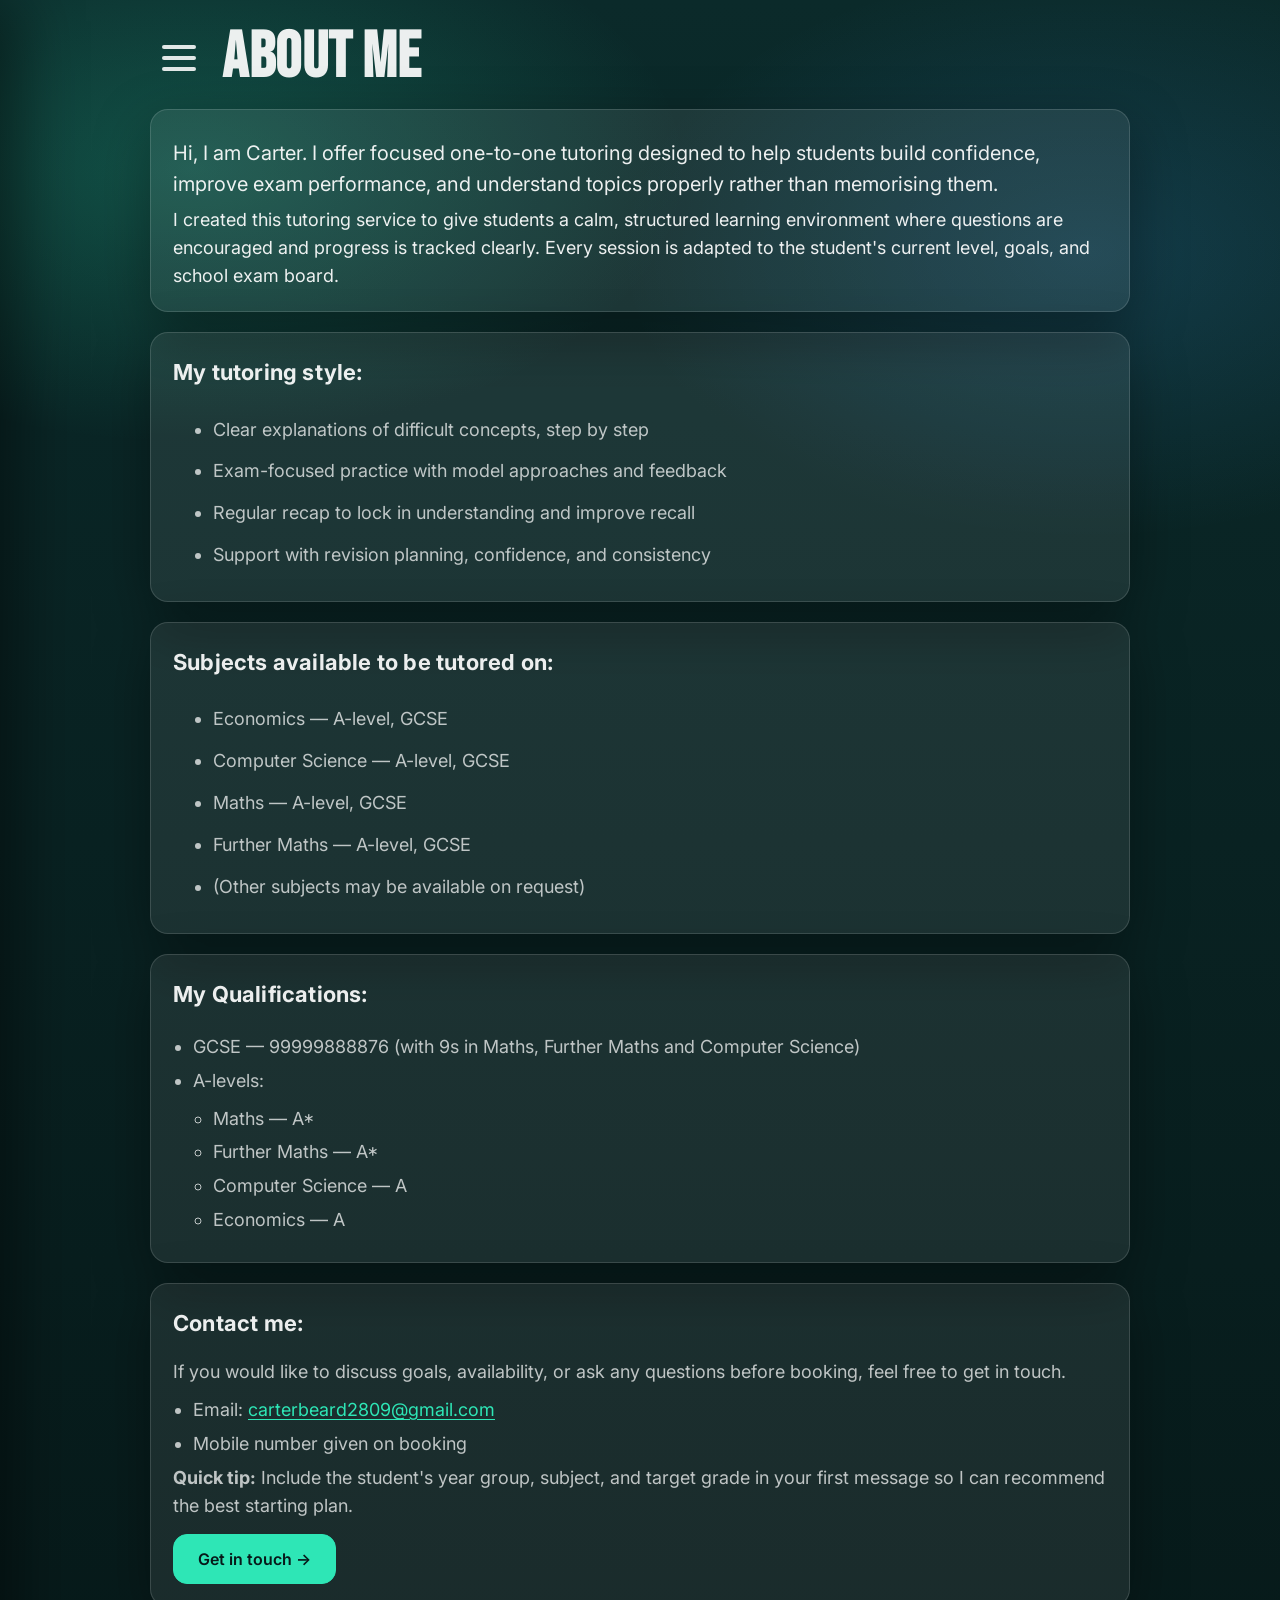
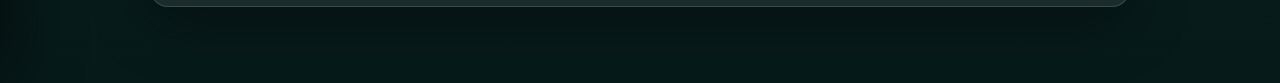
==== about.html @ e744a5be "Add files via upload" ====
<!DOCTYPE html>
<html lang="en">
<head>
    <meta charset="UTF-8">
    <meta name="viewport" content="width=device-width, initial-scale=1.0">
    <title>About me</title>
    <link rel="stylesheet" href="style.css">
</head>
<body>

<div class="menu-overlay" id="menuOverlay"></div>

<div class="menu" id="sideMenu">
    <a href="about.html" class="active">About</a>
    <a href="instructions.html">Instructions</a>
    <a href="lessons.html">Lessons</a>
    <a href="pricing.html">Pricing</a>
</div>

<div class="heading">
    <div class="menu-btn" onclick="toggleMenu()" aria-label="Open navigation" aria-expanded="false">
        <span></span>
        <span></span>
        <span></span>
    </div>
    <h1>About me</h1>
</div>

<div class="container">
    <p class="lead">Hi, I am Carter. I offer focused one-to-one tutoring designed to help students build confidence, improve exam performance, and understand topics properly rather than memorising them.</p>
    <p class="about">I created this tutoring service to give students a calm, structured learning environment where questions are encouraged and progress is tracked clearly. Every session is adapted to the student's current level, goals, and school exam board.</p>
</div>

<div class="container">
    <h3>My tutoring style:</h3>
    <ul>
        <li class="subjects">Clear explanations of difficult concepts, step by step</li>
        <li class="subjects">Exam-focused practice with model approaches and feedback</li>
        <li class="subjects">Regular recap to lock in understanding and improve recall</li>
        <li class="subjects">Support with revision planning, confidence, and consistency</li>
    </ul>
</div>

<div class="container">
    <h3>Subjects available to be tutored on:</h3>
    <ul>
        <li class="subjects">Economics — A-level, GCSE</li>
        <li class="subjects">Computer Science — A-level, GCSE</li>
        <li class="subjects">Maths — A-level, GCSE</li>
        <li class="subjects">Further Maths — A-level, GCSE</li>
        <li class="subjects">(Other subjects may be available on request)</li>
    </ul>
</div>

<div class="container">
    <h3>My Qualifications:</h3>
    <ul>
        <li>GCSE — 99999888876 (with 9s in Maths, Further Maths and Computer Science)</li>
        <li>A-levels:
            <ul>
                <li>Maths — A*</li>
                <li>Further Maths — A*</li>
                <li>Computer Science — A</li>
                <li>Economics — A</li>
            </ul>
        </li>
    </ul>
</div>

<div class="container">
    <h3>Contact me:</h3>
        <p>If you would like to discuss goals, availability, or ask any questions before booking, feel free to get in touch.</p>
        <ul>
            <li>Email: <a href="mailto:carterbeard2809@gmail.com" style="color: var(--accent); text-underline-offset: 3px;">carterbeard2809@gmail.com</a></li>
            <li>Mobile number given on booking</li>
        </ul>
        <p><strong>Quick tip:</strong> Include the student's year group, subject, and target grade in your first message so I can recommend the best starting plan.</p>
        <a href="mailto:carterbeard2809@gmail.com?subject=Tutoring%20enquiry" class="btn btn-primary">Get in touch →</a>
</div>

<script src="main.js"></script>
</body>
</html>
---- style.css ----
@import url('https://fonts.googleapis.com/css2?family=Bebas+Neue&family=Inter:wght@400;500;600;700&display=swap');

*{
    margin: 0;
    padding: 0;
    box-sizing: border-box;
}

:root{
    --bg-0: #071a1a;
    --bg-1: #0b2a2a;
    --card: rgba(255, 255, 255, 0.08);
    --card-hover: rgba(255, 255, 255, 0.12);
    --text: rgba(255, 255, 255, 0.92);
    --muted: rgba(255, 255, 255, 0.72);
    --border: rgba(255, 255, 255, 0.14);
    --accent: #2ee6b6;
    --accent-dark: #1db88e;
    --shadow: 0 18px 55px rgba(0, 0, 0, 0.35);
    --radius: 18px;
}

body{
    min-height: 100vh;
    background:
        radial-gradient(900px 500px at 15% 10%, rgba(46, 230, 182, 0.22), transparent 55%),
        radial-gradient(850px 520px at 85% 15%, rgba(66, 170, 255, 0.16), transparent 55%),
        linear-gradient(180deg, var(--bg-1), var(--bg-0));
    color: var(--text);
    font-family: Inter, system-ui, -apple-system, Segoe UI, Roboto, Helvetica, Arial, sans-serif;
    font-size: 18px;
    line-height: 1.55;
    padding: 28px 18px 56px;
    animation: pageFadeIn 0.35s ease both;
}

@keyframes pageFadeIn {
    from { opacity: 0; transform: translateY(10px); }
    to   { opacity: 1; transform: translateY(0); }
}

h1{
    font-family: 'Bebas Neue', Inter, system-ui, -apple-system, Segoe UI, Roboto, Helvetica, Arial, sans-serif;
    font-size: clamp(44px, 5vw, 78px);
    letter-spacing: 0.5px;
    line-height: 0.95;
    margin: 0;
}

.lead{
    font-size: 20px;
    color: var(--text);
}

.container{
    max-width: 980px;
    margin: 20px auto;
    background: var(--card);
    border: 1px solid var(--border);
    box-shadow: var(--shadow);
    padding: 22px 22px;
    border-radius: var(--radius);
    backdrop-filter: blur(10px);
    transition: background 0.2s ease;
}
.container:hover{
    background: var(--card-hover);
}
h3{
    font-size: 22px;
    letter-spacing: 0.2px;
    padding-bottom: 12px;
}
h2{
    font-size: 24px;
    margin-bottom: 8px;
    color: var(--accent);
}
.subjects{
    display: list-item;
    margin-left: 1.25rem;
    padding: 4px 0;
    color: var(--muted);
}

/* ── Hamburger button ── */
.menu-btn {
    display: flex;
    flex-direction: column;
    justify-content: center;
    gap: 7px;
    width: 58px;
    height: 58px;
    cursor: pointer;
    z-index: 1300;
    padding: 0;
    border-radius: 16px;
    transition: background 0.2s ease;
    align-items: center;
    flex-shrink: 0;
}
.menu-btn:hover{
    background: rgba(255, 255, 255, 0.08);
}
.menu-btn:focus-visible{
    outline: 3px solid rgba(46, 230, 182, 0.55);
    outline-offset: 3px;
}

.menu-btn span {
    display: block;
    height: 4px;
    width: 34px;
    background: rgba(255, 255, 255, 0.88);
    border-radius: 2px;
    transition: transform 0.3s ease, opacity 0.2s ease, background 0.2s ease;
    transform-origin: center;
}

/* Hamburger → X animation */
.menu-btn.open span:nth-child(1) {
    transform: translateY(11px) rotate(45deg);
}
.menu-btn.open span:nth-child(2) {
    opacity: 0;
    transform: scaleX(0);
}
.menu-btn.open span:nth-child(3) {
    transform: translateY(-11px) rotate(-45deg);
}

/* ── Overlay backdrop ── */
.menu-overlay {
    position: fixed;
    inset: 0;
    background: rgba(0, 0, 0, 0.55);
    z-index: 1100;
    opacity: 0;
    pointer-events: none;
    transition: opacity 0.3s ease;
    backdrop-filter: blur(2px);
}
.menu-overlay.active {
    opacity: 1;
    pointer-events: all;
}

/* ── Sidebar menu ── */
.menu {
    position: fixed;
    top: 0;
    left: -260px;
    width: 260px;
    height: 100%;
    background: rgba(10, 18, 20, 0.86);
    border-right: 1px solid rgba(255, 255, 255, 0.10);
    color: white;
    padding-top: 60px;
    transition: left 0.3s cubic-bezier(0.4, 0, 0.2, 1);
    box-shadow: 18px 0 60px rgba(0,0,0,0.45);
    backdrop-filter: blur(12px);
    z-index: 1200;
}

.menu a {
    display: block;
    padding: 14px 18px;
    text-decoration: none;
    color: rgba(255, 255, 255, 0.88);
    transition: background 0.2s ease, border-left-color 0.2s ease;
    border-left: 3px solid transparent;
}

.menu a:hover {
    background: rgba(255, 255, 255, 0.08);
    border-left-color: rgba(46, 230, 182, 0.7);
}

.menu.active {
    left: 0;
}

.menu a.active{
    background: rgba(255, 255, 255, 0.10);
    border-left-color: var(--accent);
    font-weight: 600;
}

/* ── Page heading ── */
.heading {
    display: flex;
    align-items: center;
    gap: 14px;
    max-width: 980px;
    margin: 0 auto 10px;
}

p{
    color: var(--muted);
    margin-top: 6px;
}
.about{
    color: var(--text);
}

ul{
    margin: 10px 0 0 1.25rem;
    padding: 0;
    color: var(--muted);
}

ol{
    margin: 10px 0 0 1.25rem;
    padding: 0;
    color: var(--muted);
}

li{
    margin: 6px 0;
}

/* ── Buttons ── */
button, .btn{
    appearance: none;
    border: 1px solid rgba(255, 255, 255, 0.16);
    background: rgba(255, 255, 255, 0.10);
    color: var(--text);
    padding: 10px 12px;
    border-radius: 12px;
    font: inherit;
    cursor: pointer;
    transition: transform 0.08s ease, background 0.2s ease, border-color 0.2s ease;
    text-decoration: none;
    display: inline-block;
}
button:hover, .btn:hover{
    background: rgba(255, 255, 255, 0.14);
    border-color: rgba(46, 230, 182, 0.45);
}
button:active, .btn:active{
    transform: translateY(1px);
}

/* Primary CTA button */
.btn-primary {
    background: var(--accent);
    color: #071a1a;
    border-color: var(--accent);
    font-weight: 600;
    padding: 12px 24px;
    border-radius: 14px;
    font-size: 16px;
    margin-top: 14px;
}
.btn-primary:hover {
    background: var(--accent-dark);
    border-color: var(--accent-dark);
    color: #071a1a;
}

/* ── Inputs ── */
textarea,
input{
    background: rgba(0, 0, 0, 0.25);
    color: var(--text);
    border: 1px solid rgba(255, 255, 255, 0.16);
    border-radius: 12px;
    padding: 10px 12px;
    font: inherit;
    outline: none;
    transition: border-color 0.2s ease, box-shadow 0.2s ease;
}
input[type="password"]{
    min-width: 220px;
}
textarea{
    resize: none;
    vertical-align: middle;
    height: 42px;
    line-height: 1.2;
    overflow: hidden;
}
textarea:focus,
input:focus{
    border-color: rgba(46, 230, 182, 0.55);
    box-shadow: 0 0 0 4px rgba(46, 230, 182, 0.15);
}

/* Password feedback */
.password-row {
    display: flex;
    align-items: center;
    gap: 10px;
    flex-wrap: wrap;
    margin-top: 10px;
}
.password-msg {
    font-size: 14px;
    margin-top: 8px;
    min-height: 20px;
    transition: opacity 0.2s ease;
}
.password-msg.error  { color: #ff6b6b; }
.password-msg.success{ color: var(--accent); }

/* ── Pricing cards ── */
.pricing-grid {
    display: grid;
    grid-template-columns: repeat(auto-fit, minmax(180px, 1fr));
    gap: 14px;
    margin-top: 14px;
}

.pricing-card {
    background: rgba(255, 255, 255, 0.06);
    border: 1px solid var(--border);
    border-radius: 16px;
    padding: 20px 18px;
    text-align: center;
    transition: background 0.2s ease, transform 0.15s ease, border-color 0.2s ease;
    position: relative;
}
.pricing-card:hover {
    background: rgba(255, 255, 255, 0.11);
    transform: translateY(-3px);
    border-color: rgba(46, 230, 182, 0.35);
}
.pricing-card.best-value {
    border-color: var(--accent);
    background: rgba(46, 230, 182, 0.08);
}
.pricing-card .badge {
    position: absolute;
    top: -12px;
    left: 50%;
    transform: translateX(-50%);
    background: var(--accent);
    color: #071a1a;
    font-size: 12px;
    font-weight: 700;
    padding: 3px 12px;
    border-radius: 20px;
    white-space: nowrap;
    letter-spacing: 0.5px;
    text-transform: uppercase;
}
.pricing-card .card-lessons {
    font-size: 15px;
    color: var(--muted);
    margin-bottom: 6px;
    margin-top: 0;
}
.pricing-card .card-price {
    font-family: 'Bebas Neue', sans-serif;
    font-size: 44px;
    color: var(--text);
    line-height: 1;
    margin: 0;
}
.pricing-card .card-per {
    font-size: 13px;
    color: var(--muted);
    margin-top: 4px;
}

/* ── Mobile ── */
@media (max-width: 520px){
    body{
        padding: 22px 14px 44px;
    }
    .container{
        padding: 18px 16px;
        border-radius: 16px;
    }
    .menu{
        width: 78vw;
        left: calc(-78vw - 10px);
    }
    .menu-btn{
        width: 52px;
        height: 52px;
    }
    .menu-btn span{
        width: 30px;
    }
    .pricing-grid {
        grid-template-columns: 1fr;
    }
}
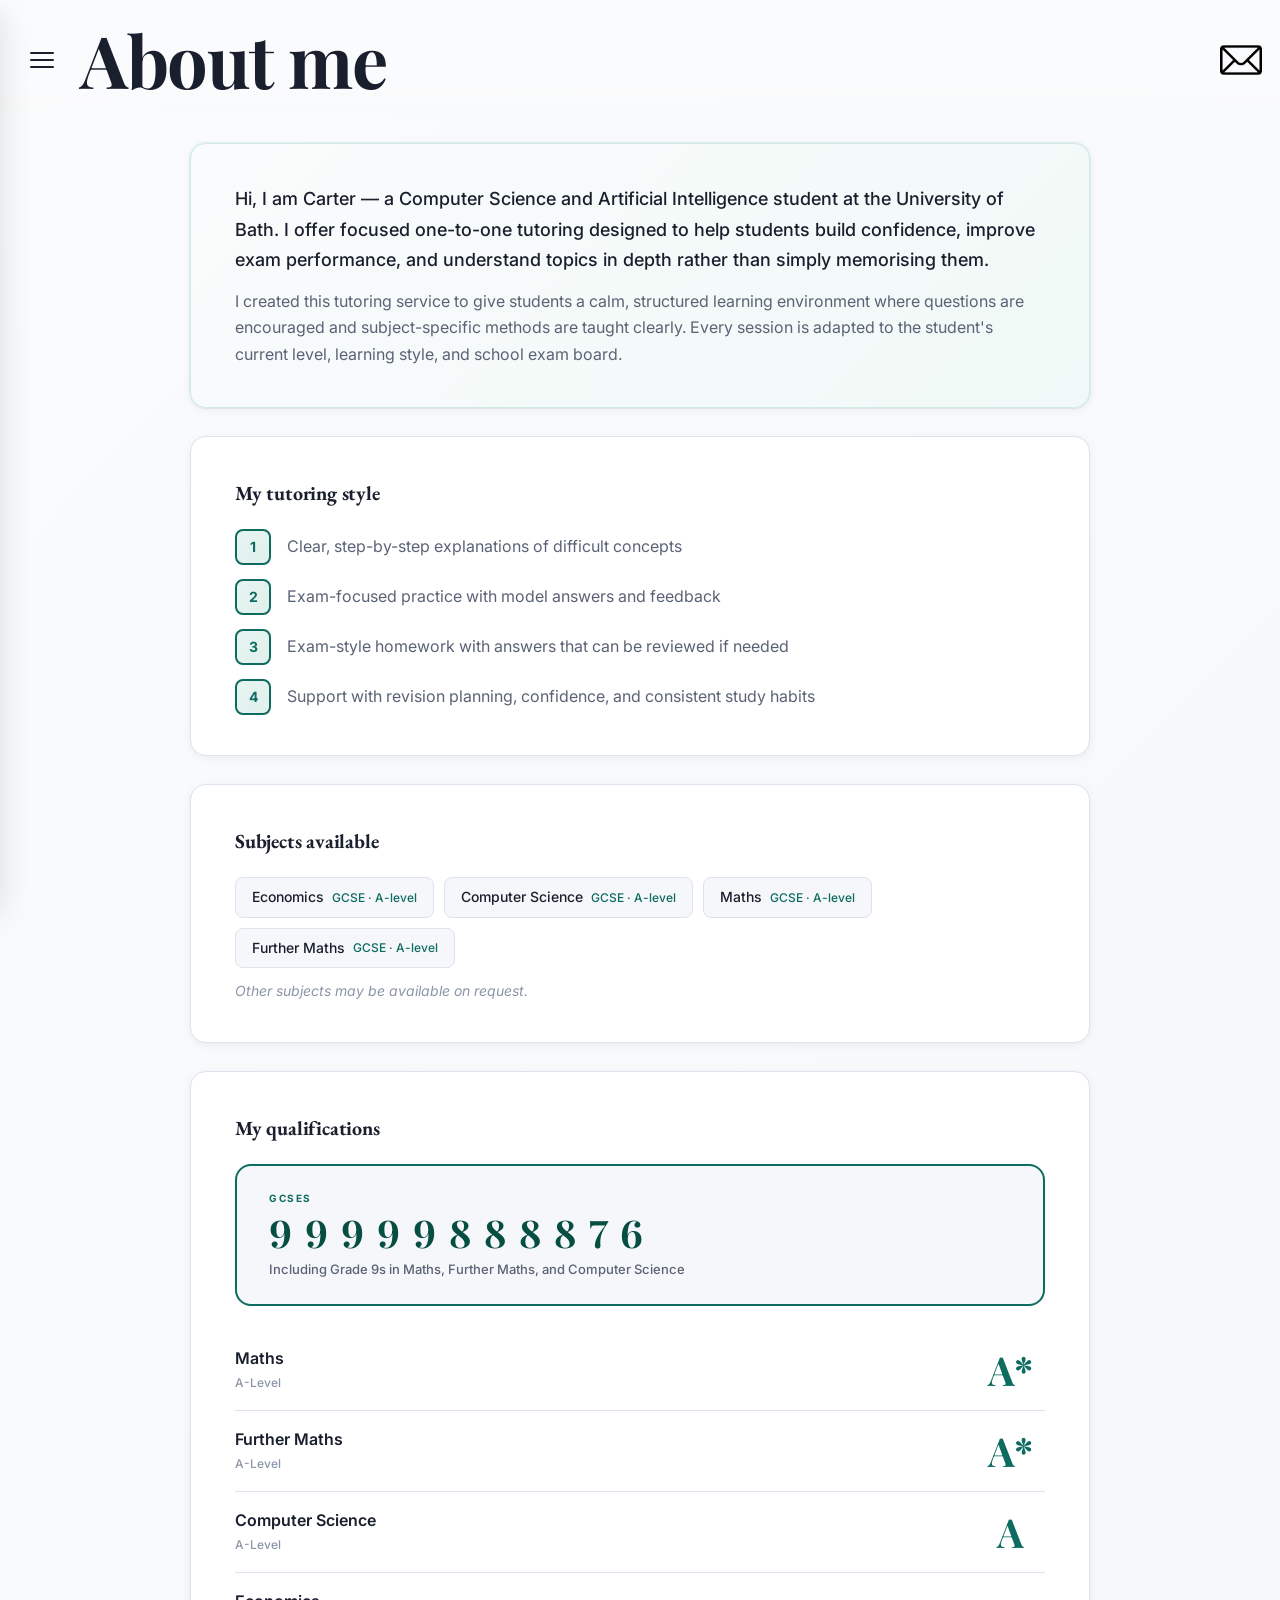
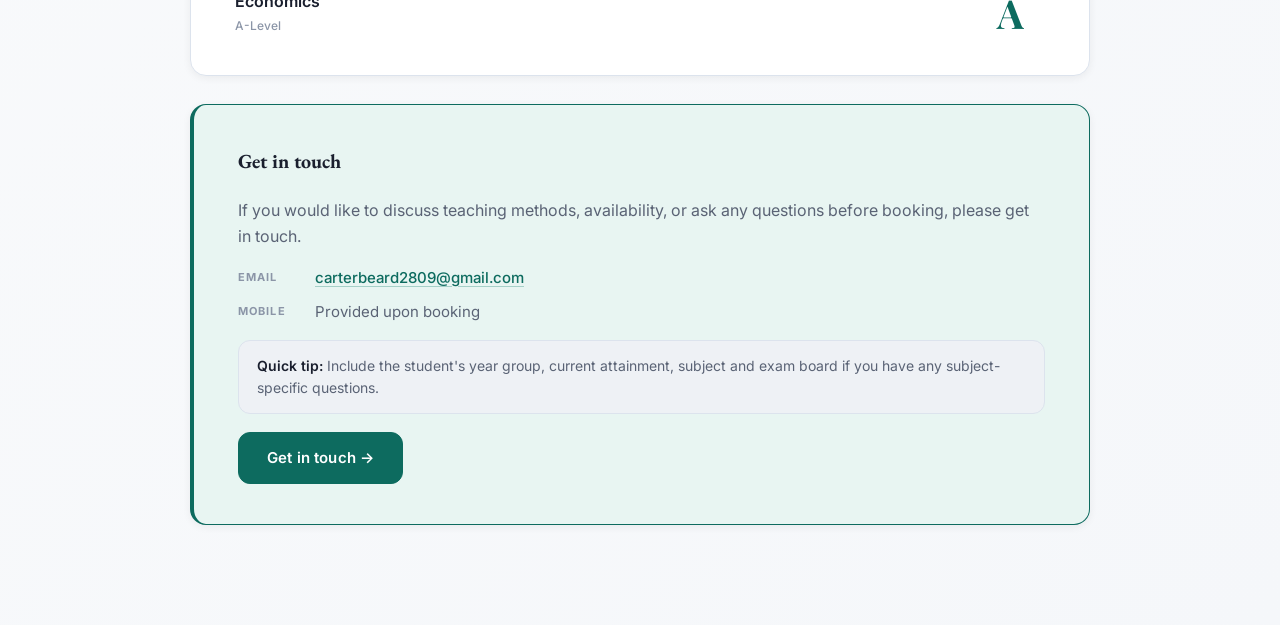
==== commit 6460cda2: "Major CSS changes" ====
--- a/about.html
+++ b/about.html
@@ -3,7 +3,7 @@
 <head>
     <meta charset="UTF-8">
     <meta name="viewport" content="width=device-width, initial-scale=1.0">
-    <title>About me</title>
+    <title>About me — Carter Tutoring</title>
     <link rel="stylesheet" href="style.css">
 </head>
 <body>
@@ -11,8 +11,14 @@
 <div class="menu-overlay" id="menuOverlay"></div>
 
 <div class="menu" id="sideMenu">
+    <div class="menu-close" onclick="closeMenu()" aria-label="Close navigation">
+        <span></span>
+        <span></span>
+        <span></span>
+    </div>
+    <a href="index.html">Home</a>
     <a href="about.html" class="active">About</a>
-    <a href="instructions.html">Instructions</a>
+    <a href="instructions.html">How to Book</a>
     <a href="lessons.html">Lessons</a>
     <a href="pricing.html">Pricing</a>
 </div>
@@ -24,60 +30,119 @@
         <span></span>
     </div>
     <h1>About me</h1>
+    <a href="mailto:carterbeard2809@gmail.com" class="email-icon" aria-label="Send email" title="Email me">
+        <img src="assets/mail.png" class="email-icon">
+    </a>
 </div>
 
 <div class="container">
-    <p class="lead">Hi, I am Carter. I offer focused one-to-one tutoring designed to help students build confidence, improve exam performance, and understand topics properly rather than memorising them.</p>
-    <p class="about">I created this tutoring service to give students a calm, structured learning environment where questions are encouraged and progress is tracked clearly. Every session is adapted to the student's current level, goals, and school exam board.</p>
+    <p class="lead">Hi, I am Carter — a Computer Science and Artificial Intelligence student at the University of Bath. I offer focused one-to-one tutoring designed to help students build confidence, improve exam performance, and understand topics in depth rather than simply memorising them.</p>
+    <p class="about">I created this tutoring service to give students a calm, structured learning environment where questions are encouraged and subject-specific methods are taught clearly. Every session is adapted to the student's current level, learning style, and school exam board.</p>
 </div>
 
 <div class="container">
-    <h3>My tutoring style:</h3>
-    <ul>
-        <li class="subjects">Clear explanations of difficult concepts, step by step</li>
-        <li class="subjects">Exam-focused practice with model approaches and feedback</li>
-        <li class="subjects">Regular recap to lock in understanding and improve recall</li>
-        <li class="subjects">Support with revision planning, confidence, and consistency</li>
-    </ul>
-</div>
-
-<div class="container">
-    <h3>Subjects available to be tutored on:</h3>
-    <ul>
-        <li class="subjects">Economics — A-level, GCSE</li>
-        <li class="subjects">Computer Science — A-level, GCSE</li>
-        <li class="subjects">Maths — A-level, GCSE</li>
-        <li class="subjects">Further Maths — A-level, GCSE</li>
-        <li class="subjects">(Other subjects may be available on request)</li>
-    </ul>
-</div>
-
-<div class="container">
-    <h3>My Qualifications:</h3>
-    <ul>
-        <li>GCSE — 99999888876 (with 9s in Maths, Further Maths and Computer Science)</li>
-        <li>A-levels:
-            <ul>
-                <li>Maths — A*</li>
-                <li>Further Maths — A*</li>
-                <li>Computer Science — A</li>
-                <li>Economics — A</li>
-            </ul>
+    <h3>My tutoring style</h3>
+    <ul class="style-list">
+        <li>
+            <div class="list-num">1</div>
+            Clear, step-by-step explanations of difficult concepts
+        </li>
+        <li>
+            <div class="list-num">2</div>
+            Exam-focused practice with model answers and feedback
+        </li>
+        <li>
+            <div class="list-num">3</div>
+            Exam-style homework with answers that can be reviewed if needed
+        </li>
+        <li>
+            <div class="list-num">4</div>
+            Support with revision planning, confidence, and consistent study habits
         </li>
     </ul>
 </div>
 
 <div class="container">
-    <h3>Contact me:</h3>
-        <p>If you would like to discuss goals, availability, or ask any questions before booking, feel free to get in touch.</p>
-        <ul>
-            <li>Email: <a href="mailto:carterbeard2809@gmail.com" style="color: var(--accent); text-underline-offset: 3px;">carterbeard2809@gmail.com</a></li>
-            <li>Mobile number given on booking</li>
-        </ul>
-        <p><strong>Quick tip:</strong> Include the student's year group, subject, and target grade in your first message so I can recommend the best starting plan.</p>
-        <a href="mailto:carterbeard2809@gmail.com?subject=Tutoring%20enquiry" class="btn btn-primary">Get in touch →</a>
+    <h3>Subjects available</h3>
+    <div class="tag-grid">
+        <div class="tag">
+            <span class="tag-name">Economics</span>
+            <span class="tag-levels">GCSE · A-level</span>
+        </div>
+        <div class="tag">
+            <span class="tag-name">Computer Science</span>
+            <span class="tag-levels">GCSE · A-level</span>
+        </div>
+        <div class="tag">
+            <span class="tag-name">Maths</span>
+            <span class="tag-levels">GCSE · A-level</span>
+        </div>
+        <div class="tag">
+            <span class="tag-name">Further Maths</span>
+            <span class="tag-levels">GCSE · A-level</span>
+        </div>
+    </div>
+    <span class="tag-note">Other subjects may be available on request.</span>
+</div>
+
+<div class="container">
+    <h3>My qualifications</h3>
+    <div class="gcse-badge">
+        <div>
+            <span class="gcse-badge-label">GCSEs</span>
+            <div class="gcse-badge-score">9 9 9 9 9 8 8 8 8 7 6</div>
+            <p class="gcse-badge-note">Including Grade 9s in Maths, Further Maths, and Computer Science</p>
+        </div>
+    </div>
+    <div class="credential-block">
+        <div class="credential-row">
+            <div class="cred-info">
+                <div class="cred-subject">Maths</div>
+                <div class="cred-type">A-Level</div>
+            </div>
+            <div class="cred-grade">A*</div>
+        </div>
+        <div class="credential-row">
+            <div class="cred-info">
+                <div class="cred-subject">Further Maths</div>
+                <div class="cred-type">A-Level</div>
+            </div>
+            <div class="cred-grade">A*</div>
+        </div>
+        <div class="credential-row">
+            <div class="cred-info">
+                <div class="cred-subject">Computer Science</div>
+                <div class="cred-type">A-Level</div>
+            </div>
+            <div class="cred-grade">A</div>
+        </div>
+        <div class="credential-row">
+            <div class="cred-info">
+                <div class="cred-subject">Economics</div>
+                <div class="cred-type">A-Level</div>
+            </div>
+            <div class="cred-grade">A</div>
+        </div>
+    </div>
+</div>
+
+<div class="container cta-container">
+    <h3>Get in touch</h3>
+    <p>If you would like to discuss teaching methods, availability, or ask any questions before booking, please get in touch.</p>
+    <ul class="contact-list">
+        <li>
+            <span class="contact-label">Email</span>
+            <a href="mailto:carterbeard2809@gmail.com" class="link-accent">carterbeard2809@gmail.com</a>
+        </li>
+        <li>
+            <span class="contact-label">Mobile</span>
+            <span>Provided upon booking</span>
+        </li>
+    </ul>
+    <div class="tip"><strong>Quick tip:</strong> Include the student's year group, current attainment, subject and exam board if you have any subject-specific questions.</div>
+    <a href="mailto:carterbeard2809@gmail.com?subject=Tutoring%20enquiry" class="btn btn-primary">Get in touch →</a>
 </div>
 
 <script src="main.js"></script>
 </body>
-</html>+</html>
--- a/style.css
+++ b/style.css
@@ -1,86 +1,566 @@
-@import url('https://fonts.googleapis.com/css2?family=Bebas+Neue&family=Inter:wght@400;500;600;700&display=swap');
-
-*{
+@import url('https://fonts.googleapis.com/css2?family=Playfair+Display:wght@600;700&family=EB+Garamond:wght@400;500;600&family=Inter:wght@300;400;500;600&display=swap');
+
+*, *::before, *::after {
     margin: 0;
     padding: 0;
     box-sizing: border-box;
 }
 
-:root{
-    --bg-0: #071a1a;
-    --bg-1: #0b2a2a;
-    --card: rgba(255, 255, 255, 0.08);
-    --card-hover: rgba(255, 255, 255, 0.12);
-    --text: rgba(255, 255, 255, 0.92);
-    --muted: rgba(255, 255, 255, 0.72);
-    --border: rgba(255, 255, 255, 0.14);
-    --accent: #2ee6b6;
-    --accent-dark: #1db88e;
-    --shadow: 0 18px 55px rgba(0, 0, 0, 0.35);
-    --radius: 18px;
-}
-
-body{
+:root {
+    /* Light mode (default) */
+    --bg-primary:  #fafbfc;
+    --bg-secondary:#f5f7fa;
+    --bg-tertiary: #eef1f5;
+    --text-primary:#1a1f2e;
+    --text-secondary:#5a6375;
+    --text-muted:  #8b95a7;
+    --border:      #dce3ed;
+    --border-soft: #eff2f7;
+    --accent:      #0d6b5f;
+    --accent-light:#e8f5f2;
+    --accent-dark: #064d42;
+    --shadow-sm:   0 2px 8px rgba(0, 0, 0, 0.06);
+    --shadow-md:   0 4px 16px rgba(0, 0, 0, 0.08);
+    --shadow-lg:   0 12px 32px rgba(0, 0, 0, 0.12);
+    --radius-sm:   8px;
+    --radius-md:   12px;
+    --radius-lg:   16px;
+    --font-display:'Playfair Display', serif;
+    --font-head:   'EB Garamond', serif;
+    --font-body:   'Inter', system-ui, sans-serif;
+}
+
+@media (prefers-color-scheme: dark) {
+    :root {
+        /* Dark mode */
+        --bg-primary:  #0f1118;
+        --bg-secondary:#16191f;
+        --bg-tertiary: #1e2228;
+        --text-primary:#e8ecf1;
+        --text-secondary:#a8b0bc;
+        --text-muted:  #7a8290;
+        --border:      #2d3139;
+        --border-soft: #1a1f28;
+        --accent:      #2dd9c3;
+        --accent-light:#1a4d44;
+        --accent-dark: #20b59a;
+        --shadow-sm:   0 2px 8px rgba(0, 0, 0, 0.3);
+        --shadow-md:   0 4px 16px rgba(0, 0, 0, 0.4);
+        --shadow-lg:   0 12px 32px rgba(0, 0, 0, 0.5);
+    }
+}
+
+html {
+    scroll-behavior: smooth;
+    background: var(--bg-primary);
+}
+
+@media (prefers-color-scheme: dark) {
+    html { background: #0f1118; }
+}
+
+/* Scrollbar styling */
+::-webkit-scrollbar {
+    width: 10px;
+}
+
+::-webkit-scrollbar-track {
+    background: var(--bg-primary);
+}
+
+::-webkit-scrollbar-thumb {
+    background: var(--border);
+    border-radius: 5px;
+}
+
+::-webkit-scrollbar-thumb:hover {
+    background: var(--text-muted);
+}
+
+/* Firefox scrollbar */
+* {
+    scrollbar-color: var(--border) var(--bg-primary);
+    scrollbar-width: thin;
+}
+
+body {
     min-height: 100vh;
-    background:
-        radial-gradient(900px 500px at 15% 10%, rgba(46, 230, 182, 0.22), transparent 55%),
-        radial-gradient(850px 520px at 85% 15%, rgba(66, 170, 255, 0.16), transparent 55%),
-        linear-gradient(180deg, var(--bg-1), var(--bg-0));
-    color: var(--text);
-    font-family: Inter, system-ui, -apple-system, Segoe UI, Roboto, Helvetica, Arial, sans-serif;
+    background: linear-gradient(135deg, var(--bg-primary) 0%, var(--bg-secondary) 100%);
+    color: var(--text-primary);
+    font-family: var(--font-body);
+    font-size: 16px;
+    font-weight: 400;
+    line-height: 1.6;
+    padding: 0 18px 72px;
+    animation: pageFadeIn 0.4s ease both;
+}
+
+@keyframes pageFadeIn {
+    from { opacity: 0; }
+    to   { opacity: 1; }
+}
+
+@keyframes slideUp {
+    from { opacity: 0; transform: translateY(20px); }
+    to   { opacity: 1; transform: translateY(0); }
+}
+
+@keyframes fadeInUp {
+    from { opacity: 0; transform: translateY(12px); }
+    to   { opacity: 1; transform: translateY(0); }
+}
+
+/* ── Typography ── */
+h1 {
+    font-family: var(--font-display);
+    font-size: clamp(48px, 6vw, 72px);
+    letter-spacing: -0.02em;
+    line-height: 1.1;
+    color: var(--text-primary);
+    margin: 0;
+    font-weight: 700;
+}
+
+h2 {
+    font-family: var(--font-head);
+    font-size: 24px;
+    font-weight: 600;
+    color: var(--text-primary);
+    margin-bottom: 8px;
+    letter-spacing: -0.01em;
+}
+
+h3 {
+    font-family: var(--font-head);
+    font-size: 20px;
+    font-weight: 700;
+    color: var(--text-primary);
+    padding-bottom: 0;
+    margin-bottom: 20px;
+    border-bottom: none;
+    letter-spacing: -0.01em;
+}
+
+p {
+    color: var(--text-secondary);
+    margin-top: 8px;
+    font-size: 16px;
+    line-height: 1.65;
+}
+
+p:first-child { margin-top: 0; }
+
+ul, ol {
+    margin: 12px 0 0 1.5rem;
+    padding: 0;
+    color: var(--text-secondary);
+    font-size: 16px;
+}
+
+li { margin: 8px 0; line-height: 1.6; }
+
+strong { color: var(--text-primary); font-weight: 600; }
+
+a { color: inherit; text-decoration: none; }
+
+/* ── Eyebrow label ── */
+.eyebrow {
+    display: block;
+    font-family: var(--font-body);
+    font-size: 11px;
+    font-weight: 600;
+    letter-spacing: 0.12em;
+    text-transform: uppercase;
+    color: var(--accent);
+    margin-bottom: 12px;
+}
+
+/* ── Lead text ── */
+.lead {
     font-size: 18px;
-    line-height: 1.55;
-    padding: 28px 18px 56px;
-    animation: pageFadeIn 0.35s ease both;
-}
-
-@keyframes pageFadeIn {
-    from { opacity: 0; transform: translateY(10px); }
-    to   { opacity: 1; transform: translateY(0); }
-}
-
-h1{
-    font-family: 'Bebas Neue', Inter, system-ui, -apple-system, Segoe UI, Roboto, Helvetica, Arial, sans-serif;
-    font-size: clamp(44px, 5vw, 78px);
-    letter-spacing: 0.5px;
-    line-height: 0.95;
+    color: var(--text-primary);
+    line-height: 1.7;
+    font-weight: 500;
+}
+
+.about {
+    color: var(--text-secondary);
+    margin-top: 12px;
+    font-size: 16px;
+}
+
+/* ── Stat strip ── */
+.stat-strip {
+    display: flex;
+    gap: 36px;
+    flex-wrap: wrap;
+    margin-top: 24px;
+    padding-top: 24px;
+    border-top: 1px solid var(--border);
+}
+
+.stat { display: flex; flex-direction: column; gap: 6px; }
+
+.stat-value {
+    font-family: var(--font-display);
+    font-size: 36px;
+    color: var(--accent);
+    line-height: 1;
+    letter-spacing: -0.01em;
+    font-weight: 700;
+}
+
+.stat-label {
+    font-size: 11px;
+    font-weight: 600;
+    letter-spacing: 0.08em;
+    text-transform: uppercase;
+    color: var(--text-muted);
+}
+
+/* ── Page heading bar ── */
+.heading {
+    display: flex;
+    align-items: center;
+    justify-content: space-between;
+    gap: 14px;
+    padding: 20px 18px 16px;
+    position: sticky;
+    top: 0;
+    z-index: 500;
+    background: linear-gradient(to bottom, var(--bg-primary) 70%, transparent);
+    margin: 0 -18px;
+}
+
+.email-icon {
+    width: 60px;
+    max-width: 100%;
+    height: auto;
+    object-fit: contain; 
+    display: block;
+    box-sizing: border-box;
+    cursor: pointer;
+    transition: transform 0.2s ease;
+    margin-left: auto;
+}
+
+@media (prefers-color-scheme: dark) {
+    .email-icon {
+        filter: invert(90%);
+    }
+    .email-icon:hover{
+        filter: invert(50%);
+    }
+}
+
+.email-icon:nth-child(1) {
+    width: 70%;
+}
+.email-icon:hover{
+    filter: invert(50%);
+}
+
+/* ── Containers ── */
+.container {
+    max-width: 900px;
+    margin: 28px auto;
+    background: white;
+    border: 1px solid var(--border);
+    border-radius: var(--radius-lg);
+    padding: 40px 44px;
+    box-shadow: var(--shadow-sm);
+    transition: box-shadow 0.25s ease, border-color 0.25s ease;
+    animation: slideUp 0.45s ease both;
+}
+
+@media (prefers-color-scheme: dark) {
+    .container {
+        background: var(--bg-secondary);
+    }
+}
+
+.container:hover {
+    box-shadow: var(--shadow-md);
+    border-color: #c8d5e5;
+}
+
+@media (prefers-color-scheme: dark) {
+    .container:hover {
+        border-color: var(--accent);
+    }
+}
+
+.container:nth-child(1) { animation-delay: 0.05s; }
+.container:nth-child(2) { animation-delay: 0.12s; }
+.container:nth-child(3) { animation-delay: 0.19s; }
+.container:nth-child(4) { animation-delay: 0.26s; }
+.container:nth-child(5) { animation-delay: 0.33s; }
+
+/* Credential section gets visual prominence */
+.container:nth-child(4) {
+    background: linear-gradient(135deg, #fafbfc 0%, #f0f9f7 100%);
+    border-color: #d0ebe5;
+    box-shadow: 0 0 0 1px rgba(13, 107, 95, 0.08), var(--shadow-sm);
+}
+
+.container:nth-child(4):hover {
+    box-shadow: 0 0 0 1px rgba(13, 107, 95, 0.12), var(--shadow-md);
+}
+
+@media (prefers-color-scheme: dark) {
+    .container:nth-child(4) {
+        background: var(--bg-secondary);
+        border-color: var(--border);
+        box-shadow: var(--shadow-sm);
+    }
+    .container:nth-child(4):hover {
+        border-color: var(--accent);
+        box-shadow: var(--shadow-md);
+    }
+}
+
+/* CTA container variant */
+.container.cta-container {
+    background: var(--accent-light);
+    border-color: var(--accent);
+    border-left: 4px solid var(--accent);
+}
+
+/* ── Style list (numbered arrow items) ── */
+.style-list {
+    list-style: none;
+    margin: 12px 0 0;
+    padding: 0;
+    display: flex;
+    flex-direction: column;
+    gap: 14px;
+}
+
+.style-list li {
+    display: flex;
+    align-items: center;
+    gap: 16px;
+    font-size: 16px;
+    color: var(--text-secondary);
     margin: 0;
-}
-
-.lead{
-    font-size: 20px;
-    color: var(--text);
-}
-
-.container{
-    max-width: 980px;
-    margin: 20px auto;
-    background: var(--card);
+    line-height: 1.6;
+    animation: fadeInUp 0.5s ease both;
+}
+
+.style-list li:nth-child(1) { animation-delay: 0.1s; }
+.style-list li:nth-child(2) { animation-delay: 0.15s; }
+.style-list li:nth-child(3) { animation-delay: 0.2s; }
+.style-list li:nth-child(4) { animation-delay: 0.25s; }
+
+.list-num {
+    flex-shrink: 0;
+    width: 36px;
+    height: 36px;
+    border-radius: var(--radius-sm);
+    background: linear-gradient(135deg, #e8f5f2 0%, #e0f0ed 100%);
+    border: 2px solid var(--accent);
+    display: flex;
+    align-items: center;
+    justify-content: center;
+    font-size: 14px;
+    font-weight: 700;
+    color: var(--accent);
+    font-family: var(--font-body);
+}
+
+@media (prefers-color-scheme: dark) {
+    .list-num {
+        background: linear-gradient(135deg, var(--accent-light) 0%, #0f2e29 100%);
+    }
+}
+
+/* ── Subject tag grid ── */
+.tag-grid {
+    display: flex;
+    flex-wrap: wrap;
+    gap: 10px;
+    margin-top: 8px;
+}
+
+.tag {
+    background: var(--bg-secondary);
     border: 1px solid var(--border);
-    box-shadow: var(--shadow);
-    padding: 22px 22px;
-    border-radius: var(--radius);
-    backdrop-filter: blur(10px);
-    transition: background 0.2s ease;
-}
-.container:hover{
-    background: var(--card-hover);
-}
-h3{
-    font-size: 22px;
-    letter-spacing: 0.2px;
-    padding-bottom: 12px;
-}
-h2{
-    font-size: 24px;
+    border-radius: var(--radius-sm);
+    padding: 8px 16px;
+    display: flex;
+    align-items: center;
+    gap: 8px;
+    transition: background 0.2s ease, border-color 0.2s ease;
+}
+
+.tag:hover {
+    background: var(--bg-tertiary);
+    border-color: var(--accent);
+}
+
+.tag-name {
+    font-size: 14px;
+    font-weight: 500;
+    color: var(--text-primary);
+}
+
+.tag-levels {
+    font-size: 12px;
+    color: var(--accent);
+    font-weight: 500;
+}
+
+.tag-note {
+    font-size: 14px;
+    color: var(--text-muted);
+    font-style: italic;
+    margin-top: 12px;
+    display: block;
+}
+
+/* ── Credential block ── */
+.gcse-badge {
+    background: var(--bg-secondary);
+    border: 2px solid var(--accent);
+    border-radius: var(--radius-lg);
+    padding: 24px 32px;
+    margin-bottom: 24px;
+    display: flex;
+    align-items: flex-start;
+    gap: 24px;
+    animation: fadeInUp 0.6s ease 0.15s both;
+}
+
+.gcse-badge-label {
+    font-size: 10px;
+    font-weight: 700;
+    letter-spacing: 0.15em;
+    text-transform: uppercase;
+    color: var(--accent);
     margin-bottom: 8px;
+    display: block;
+}
+
+.gcse-badge-score {
+    font-family: var(--font-display);
+    font-size: 38px;
+    color: var(--accent-dark);
+    letter-spacing: 2px;
+    line-height: 1;
+    font-weight: 700;
+    font-variant-numeric: lining-nums tabular-nums;
+}
+
+.gcse-badge-note {
+    font-size: 13px;
+    color: var(--text-secondary);
+    margin-top: 8px;
+    line-height: 1.5;
+    font-weight: 500;
+}
+
+.credential-block {
+    display: flex;
+    flex-direction: column;
+}
+
+.credential-row {
+    display: flex;
+    align-items: center;
+    justify-content: space-between;
+    padding: 18px 0;
+    border-bottom: 1px solid var(--border);
+    gap: 12px;
+    animation: fadeInUp 0.6s ease both;
+}
+
+.credential-row:nth-child(1) { animation-delay: 0.25s; }
+.credential-row:nth-child(2) { animation-delay: 0.3s; }
+.credential-row:nth-child(3) { animation-delay: 0.35s; }
+.credential-row:nth-child(4) { animation-delay: 0.4s; }
+
+.credential-row:last-child {
+    border-bottom: none;
+    padding-bottom: 0;
+}
+
+.cred-info { flex: 1; }
+
+.cred-subject {
+    font-size: 16px;
+    font-weight: 600;
+    color: var(--text-primary);
+    line-height: 1.3;
+}
+
+.cred-type {
+    font-size: 12px;
+    color: var(--text-muted);
+    margin-top: 4px;
+    font-weight: 500;
+}
+
+.cred-grade {
+    font-family: var(--font-display);
+    font-size: 40px;
     color: var(--accent);
-}
-.subjects{
-    display: list-item;
-    margin-left: 1.25rem;
-    padding: 4px 0;
-    color: var(--muted);
+    letter-spacing: -0.02em;
+    line-height: 1;
+    flex-shrink: 0;
+    width: 70px;
+    text-align: center;
+    font-weight: 700;
+}
+
+/* ── Contact details ── */
+.contact-list {
+    list-style: none;
+    margin: 16px 0;
+    padding: 0;
+    display: flex;
+    flex-direction: column;
+    gap: 10px;
+}
+
+.contact-list li {
+    display: flex;
+    align-items: center;
+    gap: 12px;
+    font-size: 15px;
+    color: var(--text-secondary);
+    margin: 0;
+}
+
+.contact-list .contact-label {
+    font-size: 11px;
+    font-weight: 700;
+    letter-spacing: 0.1em;
+    text-transform: uppercase;
+    color: var(--text-muted);
+    flex: 0 0 65px;
+}
+
+.link-accent {
+    color: var(--accent);
+    text-underline-offset: 3px;
+    text-decoration: underline;
+    text-decoration-color: rgba(13, 122, 102, 0.3);
+    font-weight: 500;
+}
+
+.link-accent:hover {
+    text-decoration-color: var(--accent);
+}
+
+.tip {
+    background: var(--bg-tertiary);
+    border: 1px solid var(--border);
+    border-radius: var(--radius-md);
+    padding: 14px 18px;
+    font-size: 14px;
+    color: var(--text-secondary);
+    line-height: 1.6;
+    margin-top: 8px;
 }
 
 /* ── Hamburger button ── */
@@ -88,58 +568,49 @@
     display: flex;
     flex-direction: column;
     justify-content: center;
-    gap: 7px;
-    width: 58px;
-    height: 58px;
+    align-items: center;
+    gap: 5px;
+    width: 48px;
+    height: 48px;
     cursor: pointer;
     z-index: 1300;
-    padding: 0;
-    border-radius: 16px;
+    border-radius: var(--radius-md);
     transition: background 0.2s ease;
-    align-items: center;
     flex-shrink: 0;
 }
-.menu-btn:hover{
-    background: rgba(255, 255, 255, 0.08);
-}
-.menu-btn:focus-visible{
-    outline: 3px solid rgba(46, 230, 182, 0.55);
-    outline-offset: 3px;
+
+.menu-btn:hover { background: var(--bg-secondary); }
+
+.menu-btn:focus-visible {
+    outline: 2px solid var(--accent);
+    outline-offset: 2px;
 }
 
 .menu-btn span {
     display: block;
-    height: 4px;
-    width: 34px;
-    background: rgba(255, 255, 255, 0.88);
+    height: 2px;
+    width: 24px;
+    background: var(--text-primary);
     border-radius: 2px;
-    transition: transform 0.3s ease, opacity 0.2s ease, background 0.2s ease;
+    transition: transform 0.3s ease, opacity 0.2s ease;
     transform-origin: center;
 }
 
-/* Hamburger → X animation */
-.menu-btn.open span:nth-child(1) {
-    transform: translateY(11px) rotate(45deg);
-}
-.menu-btn.open span:nth-child(2) {
-    opacity: 0;
-    transform: scaleX(0);
-}
-.menu-btn.open span:nth-child(3) {
-    transform: translateY(-11px) rotate(-45deg);
-}
-
-/* ── Overlay backdrop ── */
+.menu-btn.open span:nth-child(1) { transform: translateY(7px) rotate(45deg); }
+.menu-btn.open span:nth-child(2) { opacity: 0; transform: scaleX(0); }
+.menu-btn.open span:nth-child(3) { transform: translateY(-7px) rotate(-45deg); }
+
+/* ── Overlay ── */
 .menu-overlay {
     position: fixed;
     inset: 0;
-    background: rgba(0, 0, 0, 0.55);
+    background: rgba(0, 0, 0, 0.4);
     z-index: 1100;
     opacity: 0;
     pointer-events: none;
     transition: opacity 0.3s ease;
-    backdrop-filter: blur(2px);
-}
+}
+
 .menu-overlay.active {
     opacity: 1;
     pointer-events: all;
@@ -149,241 +620,901 @@
 .menu {
     position: fixed;
     top: 0;
-    left: -260px;
-    width: 260px;
+    left: -280px;
+    width: 280px;
     height: 100%;
-    background: rgba(10, 18, 20, 0.86);
-    border-right: 1px solid rgba(255, 255, 255, 0.10);
-    color: white;
-    padding-top: 60px;
-    transition: left 0.3s cubic-bezier(0.4, 0, 0.2, 1);
-    box-shadow: 18px 0 60px rgba(0,0,0,0.45);
-    backdrop-filter: blur(12px);
+    background: var(--bg-primary);
+    border-right: 1px solid var(--border);
+    padding-top: 72px;
+    transition: left 0.32s cubic-bezier(0.4, 0, 0.2, 1);
+    box-shadow: var(--shadow-lg);
     z-index: 1200;
+    will-change: left;
 }
 
 .menu a {
-    display: block;
-    padding: 14px 18px;
+    display: flex;
+    align-items: center;
+    padding: 14px 24px;
+    font-family: var(--font-body);
+    font-size: 15px;
+    font-weight: 400;
     text-decoration: none;
-    color: rgba(255, 255, 255, 0.88);
-    transition: background 0.2s ease, border-left-color 0.2s ease;
+    color: var(--text-secondary);
     border-left: 3px solid transparent;
+    transition: color 0.2s ease, background 0.2s ease, border-color 0.2s ease;
+    letter-spacing: 0.01em;
 }
 
 .menu a:hover {
-    background: rgba(255, 255, 255, 0.08);
-    border-left-color: rgba(46, 230, 182, 0.7);
-}
-
-.menu.active {
-    left: 0;
-}
-
-.menu a.active{
-    background: rgba(255, 255, 255, 0.10);
+    color: var(--text-primary);
+    background: var(--bg-secondary);
+    border-left-color: var(--accent);
+}
+
+.menu a.active {
+    color: var(--accent);
+    background: var(--accent-light);
     border-left-color: var(--accent);
     font-weight: 600;
 }
 
-/* ── Page heading ── */
-.heading {
-    display: flex;
+.menu.active { left: 0; }
+
+/* ── Menu close button (X inside panel) ── */
+.menu-close {
+    position: absolute;
+    top: 10px;
+    right: 10px;
+    left: auto;
+    width: 48px;
+    height: 48px;
+    display: flex;
+    flex-direction: column;
     align-items: center;
-    gap: 14px;
-    max-width: 980px;
-    margin: 0 auto 10px;
-}
-
-p{
-    color: var(--muted);
-    margin-top: 6px;
-}
-.about{
-    color: var(--text);
-}
-
-ul{
-    margin: 10px 0 0 1.25rem;
-    padding: 0;
-    color: var(--muted);
-}
-
-ol{
-    margin: 10px 0 0 1.25rem;
-    padding: 0;
-    color: var(--muted);
-}
-
-li{
-    margin: 6px 0;
+    justify-content: center;
+    gap: 5px;
+    cursor: pointer;
+    border-radius: var(--radius-md);
+    transition: background 0.2s ease;
+}
+
+.menu-close:hover {
+    background: var(--bg-secondary);
+}
+
+.menu-close span {
+    display: block;
+    height: 2px;
+    width: 24px;
+    background: var(--text-primary);
+    border-radius: 2px;
+    transform-origin: left center; 
+    transition: all 0.3s ease;
+}
+
+.menu-close span:nth-child(1) { 
+    transform: translateY(8px) rotate(-40deg) scaleX(0.7); 
+}
+.menu-close span:nth-child(2) { 
+    opacity: 1;
+    transform: translateX(-0.3px) scaleX(1.15);
+}
+.menu-close span:nth-child(3) { 
+    transform: translateY(-8px) rotate(40deg) scaleX(0.7); 
 }
 
 /* ── Buttons ── */
-button, .btn{
+.btn {
     appearance: none;
-    border: 1px solid rgba(255, 255, 255, 0.16);
-    background: rgba(255, 255, 255, 0.10);
-    color: var(--text);
-    padding: 10px 12px;
-    border-radius: 12px;
-    font: inherit;
+    display: inline-block;
+    border: 1px solid var(--border);
+    background: var(--bg-secondary);
+    color: var(--text-primary);
+    padding: 10px 18px;
+    border-radius: var(--radius-md);
+    font-family: var(--font-body);
+    font-size: 15px;
+    font-weight: 500;
     cursor: pointer;
-    transition: transform 0.08s ease, background 0.2s ease, border-color 0.2s ease;
     text-decoration: none;
-    display: inline-block;
-}
-button:hover, .btn:hover{
-    background: rgba(255, 255, 255, 0.14);
-    border-color: rgba(46, 230, 182, 0.45);
-}
-button:active, .btn:active{
-    transform: translateY(1px);
-}
-
-/* Primary CTA button */
+    transition: background 0.2s ease, border-color 0.2s ease, transform 0.08s ease;
+}
+
+.btn:hover {
+    background: var(--bg-tertiary);
+    border-color: var(--accent);
+}
+
+.btn:active { transform: translateY(1px); }
+
 .btn-primary {
     background: var(--accent);
-    color: #071a1a;
+    color: white;
     border-color: var(--accent);
     font-weight: 600;
-    padding: 12px 24px;
-    border-radius: 14px;
-    font-size: 16px;
-    margin-top: 14px;
-}
+    padding: 13px 28px;
+    border-radius: var(--radius-md);
+    font-size: 15px;
+    margin-top: 18px;
+    letter-spacing: 0.01em;
+}
+
 .btn-primary:hover {
     background: var(--accent-dark);
     border-color: var(--accent-dark);
-    color: #071a1a;
+    color: white;
 }
 
 /* ── Inputs ── */
-textarea,
-input{
-    background: rgba(0, 0, 0, 0.25);
-    color: var(--text);
-    border: 1px solid rgba(255, 255, 255, 0.16);
-    border-radius: 12px;
-    padding: 10px 12px;
-    font: inherit;
+input, textarea {
+    background: var(--bg-secondary);
+    color: var(--text-primary);
+    border: 1px solid var(--border);
+    border-radius: var(--radius-md);
+    padding: 10px 14px;
+    font-family: var(--font-body);
+    font-size: 15px;
     outline: none;
     transition: border-color 0.2s ease, box-shadow 0.2s ease;
 }
-input[type="password"]{
-    min-width: 220px;
-}
-textarea{
-    resize: none;
-    vertical-align: middle;
-    height: 42px;
-    line-height: 1.2;
-    overflow: hidden;
-}
-textarea:focus,
-input:focus{
-    border-color: rgba(46, 230, 182, 0.55);
-    box-shadow: 0 0 0 4px rgba(46, 230, 182, 0.15);
-}
-
-/* Password feedback */
+
+input[type="password"] { min-width: 220px; }
+
+input:focus, textarea:focus {
+    border-color: var(--accent);
+    box-shadow: 0 0 0 3px var(--accent-light);
+}
+
+/* ── Password row ── */
 .password-row {
     display: flex;
     align-items: center;
     gap: 10px;
     flex-wrap: wrap;
-    margin-top: 10px;
-}
+    margin-top: 14px;
+}
+
 .password-msg {
     font-size: 14px;
     margin-top: 8px;
     min-height: 20px;
-    transition: opacity 0.2s ease;
-}
-.password-msg.error  { color: #ff6b6b; }
+}
+
+.password-msg.error  { color: #d64545; }
 .password-msg.success{ color: var(--accent); }
+
+/* ── Platform tags ── */
+.platforms {
+    display: flex;
+    gap: 10px;
+    flex-wrap: wrap;
+    margin: 14px 0;
+}
+
+.platform-tag {
+    display: flex;
+    align-items: center;
+    gap: 8px;
+    background: var(--bg-secondary);
+    border: 1px solid var(--border);
+    border-radius: var(--radius-sm);
+    padding: 9px 18px;
+    font-size: 14px;
+    font-weight: 500;
+    color: var(--text-primary);
+    text-decoration: none;
+    transition: background 0.2s ease, border-color 0.2s ease, transform 0.15s ease;
+}
+
+a.platform-tag:hover {
+    background: var(--accent-light);
+    border-color: var(--accent);
+    color: var(--accent-dark);
+    transform: translateY(-2px);
+}
+
+.platform-tag-icon {
+    font-size: 16px;
+    line-height: 1;
+}
+.platform-tag-icon img{
+    width: 20px;
+    margin: auto;
+}
+
+/* ── Booking steps ── */
+.steps {
+    list-style: none;
+    margin: 8px 0 0;
+    padding: 0;
+    display: grid;
+    grid-template-columns: repeat(2, 1fr);
+    gap: 16px;
+}
+
+.step {
+    display: flex;
+    flex-direction: column;
+    gap: 12px;
+    padding: 24px;
+    border: 1px solid var(--border);
+    border-radius: var(--radius-lg);
+    background: var(--bg-secondary);
+    transition: all 0.2s ease;
+}
+
+@media (prefers-color-scheme: dark) {
+    .step {
+        background: var(--bg-secondary);
+    }
+}
+
+.step:hover {
+    border-color: var(--accent);
+    box-shadow: 0 4px 12px rgba(45, 217, 195, 0.1);
+    transform: translateY(-2px);
+}
+
+.step:last-child { border-bottom: 1px solid var(--border); }
+
+.step-num {
+    flex-shrink: 0;
+    width: 40px;
+    height: 40px;
+    border-radius: var(--radius-sm);
+    background: var(--accent-light);
+    border: 2px solid var(--accent);
+    display: flex;
+    align-items: center;
+    justify-content: center;
+    font-size: 16px;
+    font-weight: 700;
+    color: var(--accent);
+}
+
+.step-body strong {
+    display: block;
+    font-size: 16px;
+    font-weight: 600;
+    color: var(--text-primary);
+    margin-bottom: 4px;
+}
+
+.step-body p { font-size: 14px; margin-top: 0; color: var(--text-secondary); }
+
+/* ── Checklist ── */
+.checklist {
+    list-style: none;
+    margin: 8px 0 0;
+    padding: 0;
+    display: flex;
+    flex-direction: column;
+    gap: 12px;
+}
+
+.check-item {
+    display: flex;
+    align-items: flex-start;
+    gap: 12px;
+    font-size: 15px;
+    color: var(--text-secondary);
+    line-height: 1.6;
+    padding: 16px;
+    background: var(--accent-light);
+    border: 1px solid #d0ebe5;
+    border-radius: var(--radius-md);
+    transition: all 0.2s ease;
+}
+
+@media (prefers-color-scheme: dark) {
+    .check-item {
+        background: rgba(45, 217, 195, 0.1);
+        border-color: rgba(45, 217, 195, 0.3);
+    }
+}
+
+.check-item:hover {
+    background: rgba(45, 217, 195, 0.15);
+    border-color: var(--accent);
+}
+
+
+.check-icon {
+    flex-shrink: 0;
+    width: 22px;
+    height: 22px;
+    border-radius: 50%;
+    background: var(--accent);
+    border: 2px solid var(--accent);
+    display: flex;
+    align-items: center;
+    justify-content: center;
+    color: white;
+    font-size: 12px;
+    margin-top: 2px;
+    font-weight: 700;
+}
+
+/* ── Lesson structure timeline ── */
+.lesson-steps {
+    list-style: none;
+    margin: 8px 0 0;
+    padding: 0;
+    position: relative;
+    display: flex;
+    flex-direction: column;
+}
+
+.lesson-steps::before {
+    content: '';
+    position: absolute;
+    left: 23px;
+    top: 28px;
+    bottom: 44px;
+    width: 2px;
+    background: var(--accent);
+    opacity: 0.25;
+    z-index: 0;
+}
+
+.lesson-step {
+    display: flex;
+    gap: 16px;
+    padding: 14px 16px;
+    border-radius: var(--radius-md);
+    background: var(--bg-tertiary);
+    border-left: 3px solid transparent;
+    margin-bottom: 8px;
+    transition: border-color 0.2s ease, background 0.2s ease;
+}
+
+.lesson-step:last-child { margin-bottom: 0; }
+
+.lesson-step:nth-child(odd)  {
+    background: var(--bg-tertiary);
+    border-left-color: var(--accent);
+}
+.lesson-step:nth-child(even) {
+    background: var(--bg-secondary);
+    border-left-color: var(--accent-dark);
+}
+
+.lesson-step:hover {
+    background: var(--accent-light) !important;
+    border-left-color: var(--accent) !important;
+    box-shadow: var(--shadow-sm);
+}
+
+.ls-dot {
+    flex-shrink: 0;
+    width: 10px;
+    height: 10px;
+    border-radius: 50%;
+    background: var(--accent);
+    border: 2px solid var(--bg-primary);
+    box-shadow: 0 0 0 2px var(--accent);
+    margin-top: 7px;
+    position: relative;
+    z-index: 10;
+}
+
+.lesson-step:nth-child(even) .ls-dot {
+    background: var(--accent-dark);
+    box-shadow: 0 0 0 2px var(--accent-dark);
+}
+
+.ls-body strong {
+    display: block;
+    font-size: 15px;
+    font-weight: 600;
+    color: var(--text-primary);
+}
+
+.ls-body p { font-size: 14px; margin-top: 2px; color: var(--text-secondary); }
+
+/* ── Standard rate display ── */
+.rate-row {
+    display: flex;
+    gap: 36px;
+    flex-wrap: wrap;
+    align-items: flex-start;
+    margin-top: 12px;
+}
+
+.rate-item { display: flex; flex-direction: column; gap: 4px; }
+
+.rate-label {
+    font-size: 11px;
+    font-weight: 700;
+    letter-spacing: 0.1em;
+    text-transform: uppercase;
+    color: var(--text-muted);
+}
+
+.rate-value {
+    font-family: var(--font-display);
+    font-size: 56px;
+    color: var(--text-primary);
+    line-height: 1;
+    letter-spacing: -0.01em;
+    font-weight: 700;
+}
+
+.rate-sub {
+    font-size: 13px;
+    color: var(--text-secondary);
+}
+
+.rate-divider {
+    width: 1px;
+    height: 52px;
+    background: var(--border);
+    align-self: center;
+}
 
 /* ── Pricing cards ── */
 .pricing-grid {
     display: grid;
-    grid-template-columns: repeat(auto-fit, minmax(180px, 1fr));
+    grid-template-columns: repeat(auto-fit, minmax(185px, 1fr));
     gap: 14px;
-    margin-top: 14px;
+    margin-top: 16px;
 }
 
 .pricing-card {
-    background: rgba(255, 255, 255, 0.06);
+    background: var(--bg-secondary);
     border: 1px solid var(--border);
-    border-radius: 16px;
-    padding: 20px 18px;
+    border-radius: var(--radius-lg);
+    padding: 24px 20px;
     text-align: center;
-    transition: background 0.2s ease, transform 0.15s ease, border-color 0.2s ease;
+    transition: background 0.2s ease, transform 0.18s ease, border-color 0.2s ease;
     position: relative;
 }
+
 .pricing-card:hover {
-    background: rgba(255, 255, 255, 0.11);
-    transform: translateY(-3px);
-    border-color: rgba(46, 230, 182, 0.35);
-}
+    background: var(--bg-tertiary);
+    transform: translateY(-4px);
+    border-color: var(--accent);
+    box-shadow: var(--shadow-md);
+}
+
 .pricing-card.best-value {
     border-color: var(--accent);
-    background: rgba(46, 230, 182, 0.08);
-}
+    background: var(--accent-light);
+}
+
 .pricing-card .badge {
     position: absolute;
     top: -12px;
     left: 50%;
     transform: translateX(-50%);
     background: var(--accent);
-    color: #071a1a;
-    font-size: 12px;
-    font-weight: 700;
-    padding: 3px 12px;
+    color: white;
+    font-size: 11px;
+    font-weight: 700;
+    padding: 4px 12px;
     border-radius: 20px;
     white-space: nowrap;
-    letter-spacing: 0.5px;
+    letter-spacing: 0.06em;
     text-transform: uppercase;
-}
-.pricing-card .card-lessons {
-    font-size: 15px;
-    color: var(--muted);
-    margin-bottom: 6px;
-    margin-top: 0;
-}
-.pricing-card .card-price {
-    font-family: 'Bebas Neue', sans-serif;
-    font-size: 44px;
-    color: var(--text);
+    font-family: var(--font-body);
+}
+
+.card-lessons { font-size: 13px; color: var(--text-secondary); margin-bottom: 8px; }
+.card-price   { font-family: var(--font-display); font-size: 48px; color: var(--text-primary); line-height: 1; font-weight: 700; }
+.card-per     { font-size: 12px; color: var(--text-secondary); margin-top: 6px; }
+
+/* ── Note callout ── */
+.note {
+    background: var(--accent-light);
+    border: 1px solid #d0ebe5;
+    border-radius: var(--radius-md);
+    padding: 14px 18px;
+    font-size: 14px;
+    color: var(--text-secondary);
+    margin-top: 16px;
+    line-height: 1.6;
+}
+
+/* ── Subjects list (plain, fallback) ── */
+.subjects {
+    display: list-item;
+    margin-left: 1.5rem;
+    padding: 4px 0;
+    color: var(--text-secondary);
+}
+
+/* ── Mobile ── */
+@media (max-width: 600px) {
+    body { padding: 0 14px 56px; }
+
+    .container { padding: 20px 16px; border-radius: var(--radius-lg); }
+
+    .heading { padding: 16px 0 8px; }
+
+    .menu { width: 78vw; left: calc(-78vw - 10px); }
+
+    .menu-btn { width: 44px; height: 44px; }
+    .menu-btn span { width: 22px; }
+
+    .rate-row { gap: 20px; }
+    .rate-divider { display: none; }
+
+    .pricing-grid { grid-template-columns: 1fr; }
+
+    .stat-strip { gap: 20px; }
+
+    .gcse-badge { flex-direction: column; gap: 12px; }
+    
+    .steps { grid-template-columns: 1fr; }
+
+    h1 { font-size: clamp(40px, 11vw, 60px); }
+}
+
+/* ── HOME PAGE HERO ── */
+.hero {
+    min-height: 100dvh;
+    display: flex;
+    align-items: center;
+    justify-content: center;
+    padding: 0 18px 120px 18px;
+    text-align: center;
+    animation: pageFadeIn 0.5s ease;
+}
+
+.hero-content {
+    max-width: 700px;
+    animation: slideUp 0.6s ease both;
+}
+
+.hero-eyebrow {
+    display: inline-block;
+    font-size: 12px;
+    font-weight: 700;
+    letter-spacing: 0.15em;
+    text-transform: uppercase;
+    color: var(--accent);
+    margin-bottom: 16px;
+    padding: 8px 12px;
+    background: var(--accent-light);
+    border-radius: var(--radius-sm);
+}
+
+.hero-title {
+    font-family: var(--font-display);
+    font-size: clamp(72px, 12vw, 120px);
+    font-weight: 700;
+    letter-spacing: -0.02em;
+    color: var(--text-primary);
     line-height: 1;
-    margin: 0;
-}
-.pricing-card .card-per {
+    margin-bottom: 12px;
+}
+
+.hero-subtitle {
+    font-family: var(--font-head);
+    font-size: 24px;
+    font-weight: 600;
+    color: var(--accent);
+    margin-bottom: 10px;
+    letter-spacing: -0.01em;
+}
+
+.hero-uni {
     font-size: 13px;
-    color: var(--muted);
-    margin-top: 4px;
-}
-
-/* ── Mobile ── */
-@media (max-width: 520px){
-    body{
-        padding: 22px 14px 44px;
-    }
-    .container{
-        padding: 18px 16px;
-        border-radius: 16px;
-    }
-    .menu{
-        width: 78vw;
-        left: calc(-78vw - 10px);
-    }
-    .menu-btn{
-        width: 52px;
-        height: 52px;
-    }
-    .menu-btn span{
-        width: 30px;
-    }
-    .pricing-grid {
+    font-weight: 600;
+    letter-spacing: 0.08em;
+    text-transform: uppercase;
+    color: var(--text-muted);
+    margin-bottom: 16px;
+}
+
+.hero-description {
+    font-size: 18px;
+    color: var(--text-secondary);
+    margin-bottom: 32px;
+    line-height: 1.6;
+    animation: slideUp 0.6s ease 0.1s both;
+}
+
+.hero-cta {
+    animation: slideUp 0.6s ease 0.2s both;
+}
+
+/* ── CREDENTIALS HERO ── */
+.credentials-hero {
+    padding: 60px 18px;
+    background: linear-gradient(135deg, var(--accent-light) 0%, rgba(45, 217, 195, 0.05) 100%);
+}
+
+@media (prefers-color-scheme: dark) {
+    .credentials-hero {
+        background: linear-gradient(135deg, rgba(45, 217, 195, 0.1) 0%, rgba(45, 217, 195, 0.02) 100%);
+    }
+}
+
+.cred-hero-container {
+    max-width: 1000px;
+    margin: 0 auto;
+}
+
+.cred-hero-main {
+    display: grid;
+    grid-template-columns: 1fr 2fr;
+    gap: 48px;
+    align-items: center;
+}
+
+.gcse-showcase {
+    text-align: center;
+    padding: 32px;
+    background: var(--bg-secondary);
+    border-radius: var(--radius-lg);
+    box-shadow: var(--shadow-md);
+    animation: slideUp 0.6s ease 0.3s both;
+}
+
+@media (prefers-color-scheme: dark) {
+    .gcse-showcase {
+        background: var(--bg-secondary);
+        border: 1px solid var(--border);
+    }
+}
+
+.gcse-label {
+    font-size: 12px;
+    font-weight: 700;
+    letter-spacing: 0.15em;
+    text-transform: uppercase;
+    color: var(--accent);
+    display: block;
+    margin-bottom: 12px;
+}
+
+.gcse-scores {
+    font-family: var(--font-display);
+    font-size: 42px;
+    color: var(--text-primary);
+    letter-spacing: 2px;
+    line-height: 1;
+    font-weight: 700;
+    margin-bottom: 8px;
+    font-variant-numeric: lining-nums tabular-nums;
+}
+
+.alevel-showcase {
+    animation: slideUp 0.6s ease 0.4s both;
+}
+
+.alevel-grid {
+    display: grid;
+    grid-template-columns: repeat(2, 1fr);
+    gap: 16px;
+}
+
+.alevel-card {
+    padding: 24px;
+    background: var(--bg-secondary);
+    border: 2px solid var(--accent);
+    border-radius: var(--radius-md);
+    text-align: center;
+    transition: transform 0.2s ease, box-shadow 0.2s ease;
+}
+
+@media (prefers-color-scheme: dark) {
+    .alevel-card {
+        background: var(--bg-secondary);
+    }
+}
+
+.alevel-card:hover {
+    transform: translateY(-4px);
+    box-shadow: var(--shadow-md);
+}
+
+.alevel-grade {
+    font-family: var(--font-display);
+    font-size: 48px;
+    font-weight: 700;
+    color: var(--accent);
+    line-height: 1;
+    margin-bottom: 8px;
+}
+
+.alevel-subject {
+    font-size: 14px;
+    font-weight: 600;
+    color: var(--text-primary);
+}
+
+/* ── SUBJECTS SECTION ── */
+.subjects-section {
+    padding: 0 0 40px;
+    margin-top: 40px;
+}
+
+.subjects-container {
+    max-width: 900px;
+    margin: 0 auto;
+    background: var(--bg-secondary);
+    border: 1px solid var(--border);
+    border-radius: var(--radius-lg);
+    padding: 40px 44px;
+    box-shadow: var(--shadow-sm);
+}
+
+.subjects-container > h2 {
+    text-align: center;
+    margin-bottom: 40px;
+    font-size: 32px;
+}
+
+.subjects-grid {
+    display: grid;
+    grid-template-columns: repeat(2, 1fr);
+    gap: 20px;
+    margin-bottom: 20px;
+}
+
+.subject-card {
+    padding: 28px 20px;
+    background: var(--bg-secondary);
+    border: 1px solid var(--border);
+    border-radius: var(--radius-lg);
+    text-align: center;
+    transition: all 0.2s ease;
+    animation: fadeInUp 0.5s ease both;
+}
+
+@media (prefers-color-scheme: dark) {
+    .subject-card {
+        background: var(--bg-secondary);
+    }
+}
+
+.subject-card:nth-child(1) { animation-delay: 0.1s; }
+.subject-card:nth-child(2) { animation-delay: 0.15s; }
+.subject-card:nth-child(3) { animation-delay: 0.2s; }
+.subject-card:nth-child(4) { animation-delay: 0.25s; }
+
+.subject-card:hover {
+    border-color: var(--accent);
+    box-shadow: var(--shadow-md);
+    transform: translateY(-4px);
+}
+
+.subject-icon img {
+    width: 64px;
+    height: auto;
+}
+@media (prefers-color-scheme: dark) {
+    .subject-icon {
+        filter: invert(90%);
+    }
+}
+
+.subject-card h3 {
+    margin-bottom: 8px;
+    border: none;
+    padding: 0;
+    font-size: 18px;
+}
+
+.subject-card p {
+    font-size: 13px;
+    color: var(--accent);
+    font-weight: 500;
+}
+
+.subjects-note {
+    text-align: center;
+    font-size: 13px;
+    color: var(--text-muted);
+    font-style: italic;
+}
+
+/* ── INFO SECTION ── */
+.info-section {
+    padding: 0 0 40px;
+}
+
+.info-container {
+    max-width: 900px;
+    margin: 0 auto;
+    text-align: center;
+    animation: slideUp 0.6s ease 0.5s both;
+    background: var(--accent-light);
+    border: 1px solid var(--accent);
+    border-left: 4px solid var(--accent);
+    border-radius: var(--radius-lg);
+    padding: 40px 44px;
+    box-shadow: var(--shadow-sm);
+}
+
+.info-container h2 {
+    font-size: 32px;
+    margin-bottom: 12px;
+    border: none;
+    color: var(--text-primary);
+}
+
+.info-container p {
+    margin-bottom: 32px;
+    font-size: 16px;
+}
+
+.contact-links {
+    display: flex;
+    justify-content: center;
+    gap: 12px;
+}
+
+/* ── CTA FINAL ── */
+.cta-final {
+    display: none;
+}
+
+/* ── Mobile Responsive for Homepage ── */
+@media (max-width: 768px) {
+    .hero {
+        min-height: 80dvh;
+        padding: 40px 14px;
+    }
+
+    .hero-title {
+        font-size: clamp(48px, 10vw, 80px);
+    }
+
+    .hero-subtitle {
+        font-size: 20px;
+    }
+
+    .credentials-hero {
+        padding: 40px 14px;
+    }
+
+    .cred-hero-main {
         grid-template-columns: 1fr;
+        gap: 24px;
+    }
+
+    .alevel-grid {
+        grid-template-columns: repeat(2, 1fr);
+        gap: 12px;
+    }
+
+    .alevel-card {
+        padding: 16px;
+    }
+
+    .alevel-grade {
+        font-size: 36px;
+    }
+
+    .subjects-section {
+        padding: 0 0 24px;
+    }
+
+    .subjects-container {
+        padding: 24px 20px;
+    }
+
+    .info-section {
+        padding: 0 0 24px;
+    }
+
+    .info-container {
+        padding: 24px 20px;
+    }
+
+    .subjects-grid {
+        grid-template-columns: repeat(2, 1fr);
+    }
+
+    .info-section {
+        padding: 30px 14px;
+    }
+
+    .cta-final {
+        padding: 40px 14px;
     }
 }
